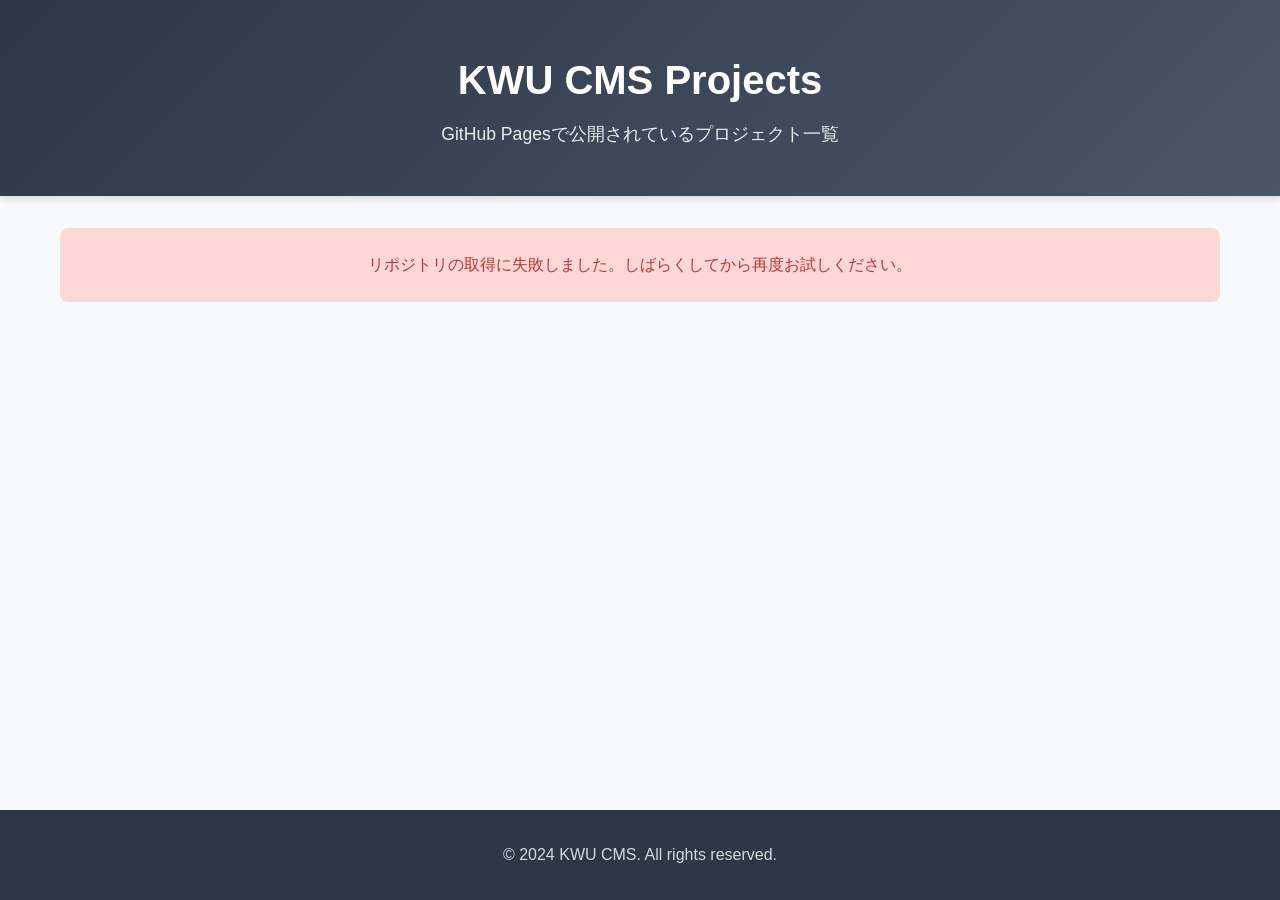
==== index.html @ 26ac8246 "Initial commit: Add GitHub Pages project listing site" ====
<!DOCTYPE html>
<html lang="ja">
<head>
    <meta charset="UTF-8">
    <meta name="viewport" content="width=device-width, initial-scale=1.0">
    <title>KWU CMS - プロジェクト一覧</title>
    <link rel="stylesheet" href="styles.css">
</head>
<body>
    <header>
        <div class="container">
            <h1>KWU CMS Projects</h1>
            <p class="subtitle">GitHub Pagesで公開されているプロジェクト一覧</p>
        </div>
    </header>

    <main class="container">
        <div id="loading" class="loading">
            <div class="spinner"></div>
            <p>リポジトリを読み込んでいます...</p>
        </div>

        <div id="error" class="error" style="display: none;">
            <p>リポジトリの取得に失敗しました。しばらくしてから再度お試しください。</p>
        </div>

        <div id="controls" class="controls" style="display: none;">
            <div class="search-container">
                <input type="text" id="search-input" class="search-input" placeholder="リポジトリ名や説明で検索...">
                <svg class="search-icon" fill="currentColor" viewBox="0 0 16 16">
                    <path d="M11.742 10.344a6.5 6.5 0 1 0-1.397 1.398h-.001c.03.04.062.078.098.115l3.85 3.85a1 1 0 0 0 1.415-1.414l-3.85-3.85a1.007 1.007 0 0 0-.115-.1zM12 6.5a5.5 5.5 0 1 1-11 0 5.5 5.5 0 0 1 11 0z"/>
                </svg>
            </div>
            <div class="filters">
                <select id="language-filter" class="filter-select">
                    <option value="">すべての言語</option>
                </select>
                <select id="sort-filter" class="filter-select">
                    <option value="updated">更新日時（新しい順）</option>
                    <option value="name">名前順</option>
                    <option value="stars">スター数（多い順）</option>
                </select>
            </div>
            <div id="stats" class="stats">
                <span id="repo-count">0</span> 個のリポジトリ
            </div>
        </div>

        <div id="repos-container" class="repos-grid"></div>
        <div id="empty-results" class="empty-state" style="display: none;">
            <p>検索条件に一致するリポジトリが見つかりませんでした。</p>
        </div>
    </main>

    <footer>
        <div class="container">
            <p>&copy; 2024 KWU CMS. All rights reserved.</p>
        </div>
    </footer>

    <script src="script.js"></script>
</body>
</html>
---- styles.css ----
* {
    margin: 0;
    padding: 0;
    box-sizing: border-box;
}

:root {
    --primary-color: #2d3748;
    --secondary-color: #4a5568;
    --accent-color: #3182ce;
    --bg-color: #f7fafc;
    --card-bg: #ffffff;
    --text-color: #2d3748;
    --text-light: #718096;
    --border-color: #e2e8f0;
    --shadow: 0 4px 6px rgba(0, 0, 0, 0.1);
    --shadow-hover: 0 10px 25px rgba(0, 0, 0, 0.15);
}

body {
    font-family: -apple-system, BlinkMacSystemFont, 'Segoe UI', 'Roboto', 'Oxygen',
        'Ubuntu', 'Cantarell', 'Fira Sans', 'Droid Sans', 'Helvetica Neue',
        sans-serif;
    background-color: var(--bg-color);
    color: var(--text-color);
    line-height: 1.6;
    min-height: 100vh;
    display: flex;
    flex-direction: column;
}

.container {
    max-width: 1200px;
    margin: 0 auto;
    padding: 0 20px;
    width: 100%;
}

header {
    background: linear-gradient(135deg, var(--primary-color) 0%, var(--secondary-color) 100%);
    color: white;
    padding: 3rem 0;
    text-align: center;
    box-shadow: var(--shadow);
}

header h1 {
    font-size: 2.5rem;
    font-weight: 700;
    margin-bottom: 0.5rem;
}

.subtitle {
    font-size: 1.1rem;
    opacity: 0.9;
    font-weight: 300;
}

main {
    flex: 1;
    padding: 3rem 0;
}

.controls {
    margin: 2rem 0;
    display: flex;
    flex-direction: column;
    gap: 1rem;
}

.search-container {
    position: relative;
    width: 100%;
}

.search-input {
    width: 100%;
    padding: 0.75rem 1rem 0.75rem 2.5rem;
    font-size: 1rem;
    border: 2px solid var(--border-color);
    border-radius: 8px;
    background-color: var(--card-bg);
    color: var(--text-color);
    transition: border-color 0.2s ease, box-shadow 0.2s ease;
}

.search-input:focus {
    outline: none;
    border-color: var(--accent-color);
    box-shadow: 0 0 0 3px rgba(49, 130, 206, 0.1);
}

.search-icon {
    position: absolute;
    left: 0.75rem;
    top: 50%;
    transform: translateY(-50%);
    width: 20px;
    height: 20px;
    color: var(--text-light);
    pointer-events: none;
}

.filters {
    display: flex;
    gap: 1rem;
    flex-wrap: wrap;
}

.filter-select {
    padding: 0.75rem 1rem;
    font-size: 0.95rem;
    border: 2px solid var(--border-color);
    border-radius: 8px;
    background-color: var(--card-bg);
    color: var(--text-color);
    cursor: pointer;
    transition: border-color 0.2s ease;
    min-width: 200px;
}

.filter-select:focus {
    outline: none;
    border-color: var(--accent-color);
}

.stats {
    padding: 0.75rem 1rem;
    background-color: var(--card-bg);
    border-radius: 8px;
    border: 2px solid var(--border-color);
    font-size: 0.95rem;
    color: var(--text-color);
    font-weight: 500;
}

.stats #repo-count {
    color: var(--accent-color);
    font-weight: 700;
    font-size: 1.1rem;
}

.loading {
    text-align: center;
    padding: 3rem;
}

.spinner {
    border: 4px solid var(--border-color);
    border-top: 4px solid var(--accent-color);
    border-radius: 50%;
    width: 50px;
    height: 50px;
    animation: spin 1s linear infinite;
    margin: 0 auto 1rem;
}

@keyframes spin {
    0% { transform: rotate(0deg); }
    100% { transform: rotate(360deg); }
}

.error {
    background-color: #fed7d7;
    color: #c53030;
    padding: 1.5rem;
    border-radius: 8px;
    text-align: center;
    margin: 2rem 0;
}

.repos-grid {
    display: grid;
    grid-template-columns: repeat(auto-fill, minmax(300px, 1fr));
    gap: 2rem;
    margin-top: 2rem;
}

.repo-card {
    background: var(--card-bg);
    border-radius: 12px;
    padding: 1.5rem;
    box-shadow: var(--shadow);
    transition: transform 0.3s ease, box-shadow 0.3s ease;
    border: 1px solid var(--border-color);
    display: flex;
    flex-direction: column;
    height: 100%;
}

.repo-card:hover {
    transform: translateY(-5px);
    box-shadow: var(--shadow-hover);
}

.repo-card.has-pages {
    border-left: 4px solid var(--accent-color);
}

.repo-header {
    display: flex;
    align-items: flex-start;
    justify-content: space-between;
    margin-bottom: 1rem;
}

.repo-title {
    font-size: 1.25rem;
    font-weight: 600;
    color: var(--text-color);
    margin-bottom: 0.5rem;
    flex: 1;
}

.repo-title a {
    color: var(--accent-color);
    text-decoration: none;
    transition: color 0.2s ease;
}

.repo-title a:hover {
    color: #2c5282;
    text-decoration: underline;
}

.repo-language {
    background-color: var(--bg-color);
    color: var(--text-light);
    padding: 0.25rem 0.75rem;
    border-radius: 12px;
    font-size: 0.875rem;
    white-space: nowrap;
    margin-left: 0.5rem;
}

.repo-description {
    color: var(--text-light);
    font-size: 0.95rem;
    margin-bottom: 1rem;
    flex: 1;
    line-height: 1.5;
}

.repo-meta {
    display: flex;
    align-items: center;
    gap: 1rem;
    font-size: 0.875rem;
    color: var(--text-light);
    margin-top: auto;
    padding-top: 1rem;
    border-top: 1px solid var(--border-color);
}

.repo-meta span {
    display: flex;
    align-items: center;
    gap: 0.25rem;
}

.repo-links {
    display: flex;
    gap: 0.75rem;
    margin-top: 1rem;
    flex-wrap: wrap;
}

.repo-link {
    display: inline-flex;
    align-items: center;
    gap: 0.5rem;
    padding: 0.5rem 1rem;
    background-color: var(--accent-color);
    color: white;
    text-decoration: none;
    border-radius: 6px;
    font-size: 0.875rem;
    font-weight: 500;
    transition: background-color 0.2s ease;
}

.repo-link:hover {
    background-color: #2c5282;
}

.repo-link.secondary {
    background-color: var(--bg-color);
    color: var(--text-color);
    border: 1px solid var(--border-color);
}

.repo-link.secondary:hover {
    background-color: var(--border-color);
}

.repo-link svg {
    width: 16px;
    height: 16px;
}

footer {
    background-color: var(--primary-color);
    color: white;
    text-align: center;
    padding: 2rem 0;
    margin-top: 3rem;
}

footer p {
    opacity: 0.8;
}

.empty-state {
    text-align: center;
    padding: 3rem;
    color: var(--text-light);
}

.empty-state p {
    font-size: 1.1rem;
}

.repo-card.hidden {
    display: none;
}

@media (max-width: 768px) {
    header h1 {
        font-size: 2rem;
    }

    .subtitle {
        font-size: 1rem;
    }

    .repos-grid {
        grid-template-columns: 1fr;
        gap: 1.5rem;
    }

    main {
        padding: 2rem 0;
    }

    .filters {
        flex-direction: column;
    }

    .filter-select {
        width: 100%;
        min-width: unset;
    }

    .controls {
        margin: 1.5rem 0;
    }
}
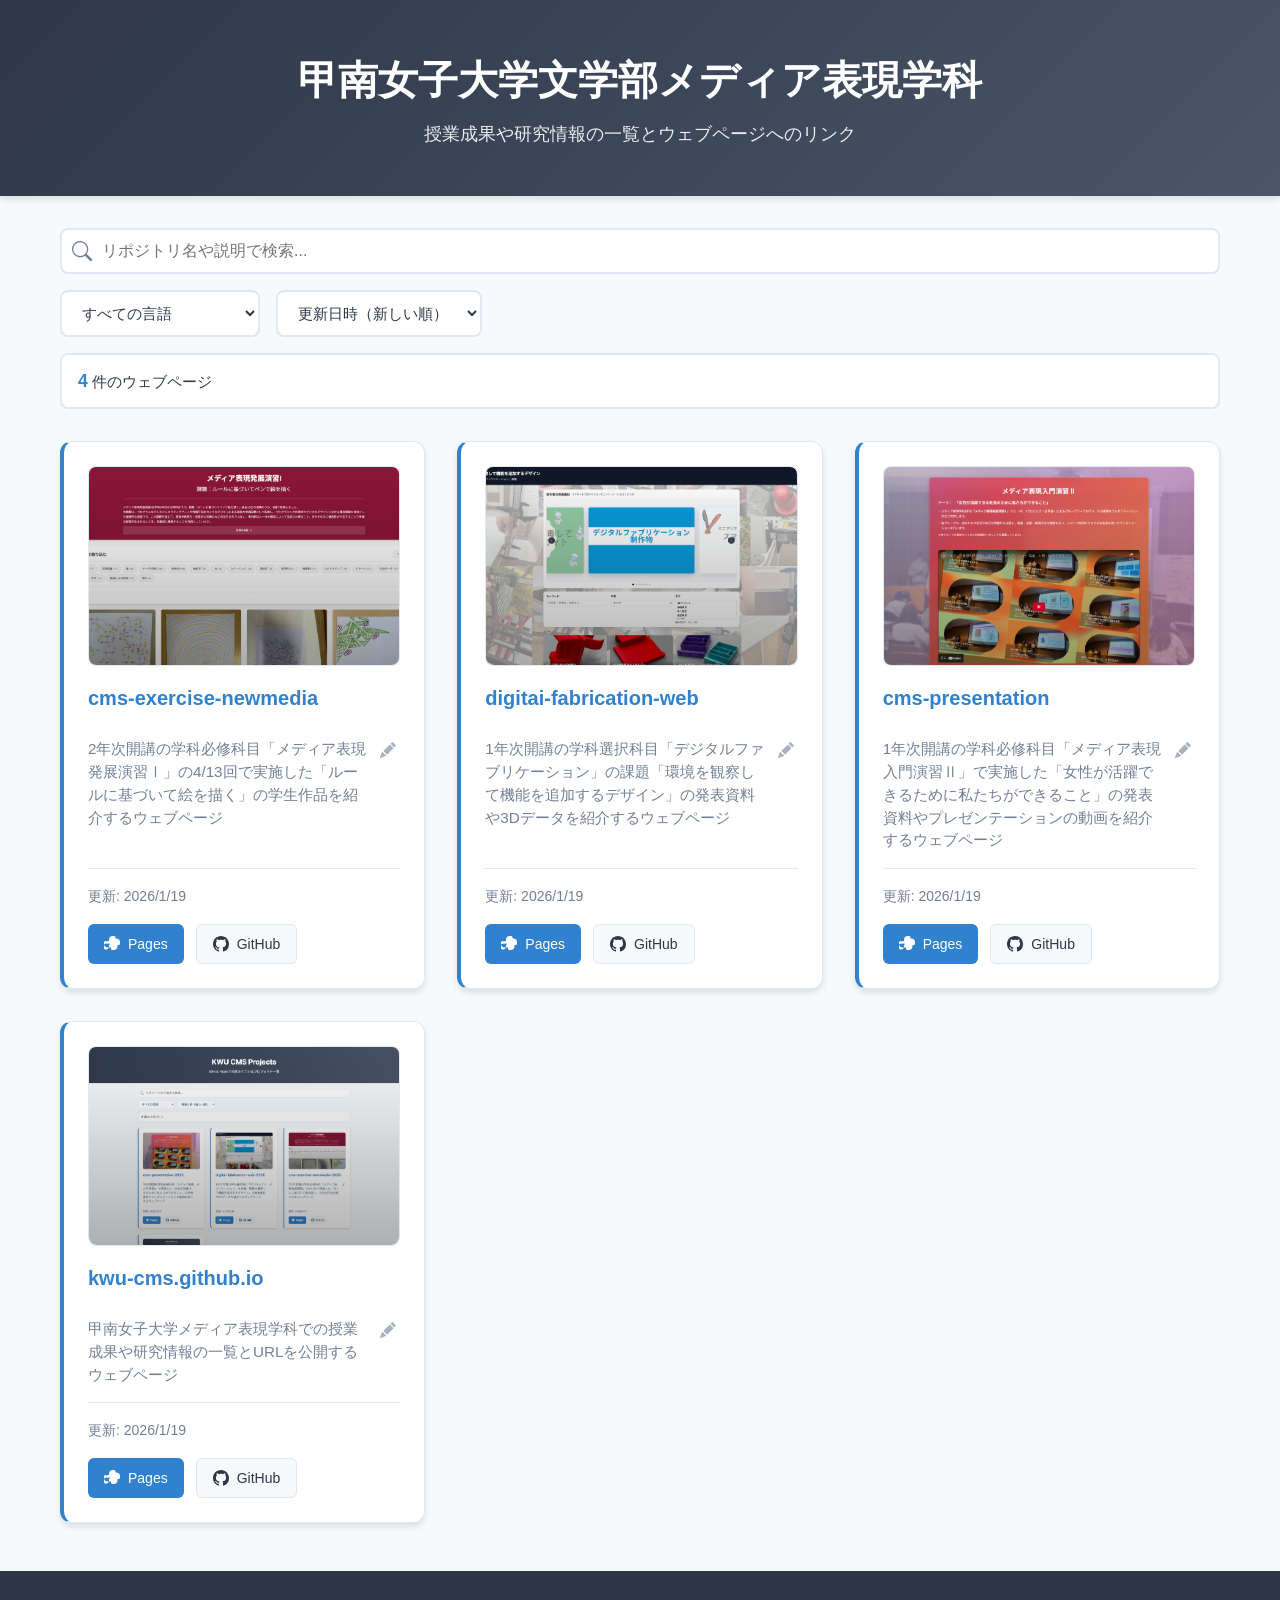
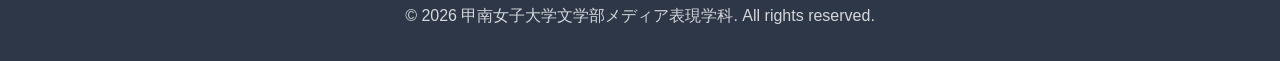
==== commit 6a8512bc: "Update: リポジトリ名から「2025」を削除 - スクリーンショット画像のファイル名を変更 - custom-descriptions.jsonのキーを更新 - script.jsのスクリーンシ" ====
--- a/index.html
+++ b/index.html
@@ -1,16 +1,18 @@
 <!DOCTYPE html>
 <html lang="ja">
+
 <head>
     <meta charset="UTF-8">
     <meta name="viewport" content="width=device-width, initial-scale=1.0">
-    <title>KWU CMS - プロジェクト一覧</title>
+    <title>甲南女子大学メディア表現学科 研究情報の公開</title>
     <link rel="stylesheet" href="styles.css">
 </head>
+
 <body>
     <header>
         <div class="container">
-            <h1>KWU CMS Projects</h1>
-            <p class="subtitle">GitHub Pagesで公開されているプロジェクト一覧</p>
+            <h1>甲南女子大学文学部メディア表現学科</h1>
+            <p class="subtitle">授業成果や研究情報の一覧とウェブページへのリンク</p>
         </div>
     </header>
 
@@ -28,7 +30,8 @@
             <div class="search-container">
                 <input type="text" id="search-input" class="search-input" placeholder="リポジトリ名や説明で検索...">
                 <svg class="search-icon" fill="currentColor" viewBox="0 0 16 16">
-                    <path d="M11.742 10.344a6.5 6.5 0 1 0-1.397 1.398h-.001c.03.04.062.078.098.115l3.85 3.85a1 1 0 0 0 1.415-1.414l-3.85-3.85a1.007 1.007 0 0 0-.115-.1zM12 6.5a5.5 5.5 0 1 1-11 0 5.5 5.5 0 0 1 11 0z"/>
+                    <path
+                        d="M11.742 10.344a6.5 6.5 0 1 0-1.397 1.398h-.001c.03.04.062.078.098.115l3.85 3.85a1 1 0 0 0 1.415-1.414l-3.85-3.85a1.007 1.007 0 0 0-.115-.1zM12 6.5a5.5 5.5 0 1 1-11 0 5.5 5.5 0 0 1 11 0z" />
                 </svg>
             </div>
             <div class="filters">
@@ -42,7 +45,7 @@
                 </select>
             </div>
             <div id="stats" class="stats">
-                <span id="repo-count">0</span> 個のリポジトリ
+                <span id="repo-count">0</span> 件のウェブページ
             </div>
         </div>
 
@@ -54,10 +57,11 @@
 
     <footer>
         <div class="container">
-            <p>&copy; 2024 KWU CMS. All rights reserved.</p>
+            <p>&copy; 2026 甲南女子大学文学部メディア表現学科. All rights reserved.</p>
         </div>
     </footer>
 
     <script src="script.js"></script>
 </body>
-</html>
+
+</html>
--- a/styles.css
+++ b/styles.css
@@ -156,8 +156,13 @@
 }
 
 @keyframes spin {
-    0% { transform: rotate(0deg); }
-    100% { transform: rotate(360deg); }
+    0% {
+        transform: rotate(0deg);
+    }
+
+    100% {
+        transform: rotate(360deg);
+    }
 }
 
 .error {
@@ -165,8 +170,37 @@
     color: #c53030;
     padding: 1.5rem;
     border-radius: 8px;
-    text-align: center;
+    text-align: left;
     margin: 2rem 0;
+    font-family: 'Courier New', monospace;
+    font-size: 0.9rem;
+    line-height: 1.6;
+}
+
+.error p {
+    margin-bottom: 1rem;
+    white-space: pre-line;
+}
+
+.retry-button {
+    background-color: #c53030;
+    color: white;
+    border: none;
+    padding: 0.75rem 1.5rem;
+    border-radius: 6px;
+    font-size: 1rem;
+    font-weight: 500;
+    cursor: pointer;
+    transition: background-color 0.2s ease;
+    margin-top: 1rem;
+}
+
+.retry-button:hover {
+    background-color: #9b2c2c;
+}
+
+.retry-button:active {
+    transform: scale(0.98);
 }
 
 .repos-grid {
@@ -224,21 +258,65 @@
 }
 
 .repo-language {
+    display: none;
+    /* 言語タグを非表示 */
+}
+
+.repo-screenshot {
+    width: 100%;
+    min-height: 200px;
+    height: 200px;
     background-color: var(--bg-color);
-    color: var(--text-light);
-    padding: 0.25rem 0.75rem;
-    border-radius: 12px;
-    font-size: 0.875rem;
-    white-space: nowrap;
-    margin-left: 0.5rem;
+    border: 1px solid var(--border-color);
+    overflow: hidden;
+    border-radius: 8px;
+    position: relative;
+}
+
+
+.repo-screenshot img {
+    width: 100%;
+    height: auto;
+    display: block;
+}
+
+.repo-description-container {
+    position: relative;
+    margin-bottom: 1rem;
+    flex: 1;
 }
 
 .repo-description {
     color: var(--text-light);
     font-size: 0.95rem;
-    margin-bottom: 1rem;
-    flex: 1;
     line-height: 1.5;
+    margin: 0;
+    padding-right: 2rem;
+}
+
+.edit-description-btn {
+    position: absolute;
+    top: 0;
+    right: 0;
+    background: none;
+    border: none;
+    color: var(--text-light);
+    cursor: pointer;
+    padding: 0.25rem;
+    opacity: 0.6;
+    transition: opacity 0.2s ease, color 0.2s ease;
+    display: flex;
+    align-items: center;
+    justify-content: center;
+}
+
+.edit-description-btn:hover {
+    opacity: 1;
+    color: var(--accent-color);
+}
+
+.repo-description-container:hover .edit-description-btn {
+    opacity: 0.8;
 }
 
 .repo-meta {
@@ -324,6 +402,144 @@
     display: none;
 }
 
+/* 編集モーダル */
+.edit-modal {
+    position: fixed;
+    top: 0;
+    left: 0;
+    right: 0;
+    bottom: 0;
+    background-color: rgba(0, 0, 0, 0.5);
+    display: flex;
+    align-items: center;
+    justify-content: center;
+    z-index: 1000;
+    opacity: 0;
+    transition: opacity 0.3s ease;
+    padding: 1rem;
+}
+
+.edit-modal.active {
+    opacity: 1;
+}
+
+.edit-modal-content {
+    background-color: var(--card-bg);
+    border-radius: 12px;
+    box-shadow: 0 20px 60px rgba(0, 0, 0, 0.3);
+    max-width: 600px;
+    width: 100%;
+    max-height: 90vh;
+    display: flex;
+    flex-direction: column;
+    transform: scale(0.9);
+    transition: transform 0.3s ease;
+}
+
+.edit-modal.active .edit-modal-content {
+    transform: scale(1);
+}
+
+.edit-modal-header {
+    display: flex;
+    align-items: center;
+    justify-content: space-between;
+    padding: 1.5rem;
+    border-bottom: 1px solid var(--border-color);
+}
+
+.edit-modal-header h2 {
+    font-size: 1.25rem;
+    font-weight: 600;
+    color: var(--text-color);
+    margin: 0;
+}
+
+.edit-modal-close {
+    background: none;
+    border: none;
+    font-size: 2rem;
+    color: var(--text-light);
+    cursor: pointer;
+    padding: 0;
+    width: 32px;
+    height: 32px;
+    display: flex;
+    align-items: center;
+    justify-content: center;
+    border-radius: 4px;
+    transition: background-color 0.2s ease, color 0.2s ease;
+}
+
+.edit-modal-close:hover {
+    background-color: var(--border-color);
+    color: var(--text-color);
+}
+
+.edit-modal-body {
+    padding: 1.5rem;
+    flex: 1;
+    overflow-y: auto;
+}
+
+#edit-description-textarea {
+    width: 100%;
+    padding: 0.75rem;
+    font-size: 0.95rem;
+    font-family: inherit;
+    border: 2px solid var(--border-color);
+    border-radius: 8px;
+    background-color: var(--bg-color);
+    color: var(--text-color);
+    resize: vertical;
+    min-height: 120px;
+    transition: border-color 0.2s ease, box-shadow 0.2s ease;
+}
+
+#edit-description-textarea:focus {
+    outline: none;
+    border-color: var(--accent-color);
+    box-shadow: 0 0 0 3px rgba(49, 130, 206, 0.1);
+}
+
+.edit-modal-footer {
+    display: flex;
+    gap: 1rem;
+    justify-content: flex-end;
+    padding: 1.5rem;
+    border-top: 1px solid var(--border-color);
+}
+
+.edit-modal-cancel,
+.edit-modal-save {
+    padding: 0.75rem 1.5rem;
+    border-radius: 6px;
+    font-size: 0.95rem;
+    font-weight: 500;
+    cursor: pointer;
+    transition: all 0.2s ease;
+    border: none;
+}
+
+.edit-modal-cancel {
+    background-color: var(--bg-color);
+    color: var(--text-color);
+    border: 2px solid var(--border-color);
+}
+
+.edit-modal-cancel:hover {
+    background-color: var(--border-color);
+}
+
+.edit-modal-save {
+    background-color: var(--accent-color);
+    color: white;
+}
+
+.edit-modal-save:hover {
+    background-color: #2c5282;
+}
+
 @media (max-width: 768px) {
     header h1 {
         font-size: 2rem;
@@ -354,4 +570,15 @@
     .controls {
         margin: 1.5rem 0;
     }
-}
+
+    .edit-modal-content {
+        max-width: 100%;
+        margin: 1rem;
+    }
+
+    .edit-modal-header,
+    .edit-modal-body,
+    .edit-modal-footer {
+        padding: 1rem;
+    }
+}
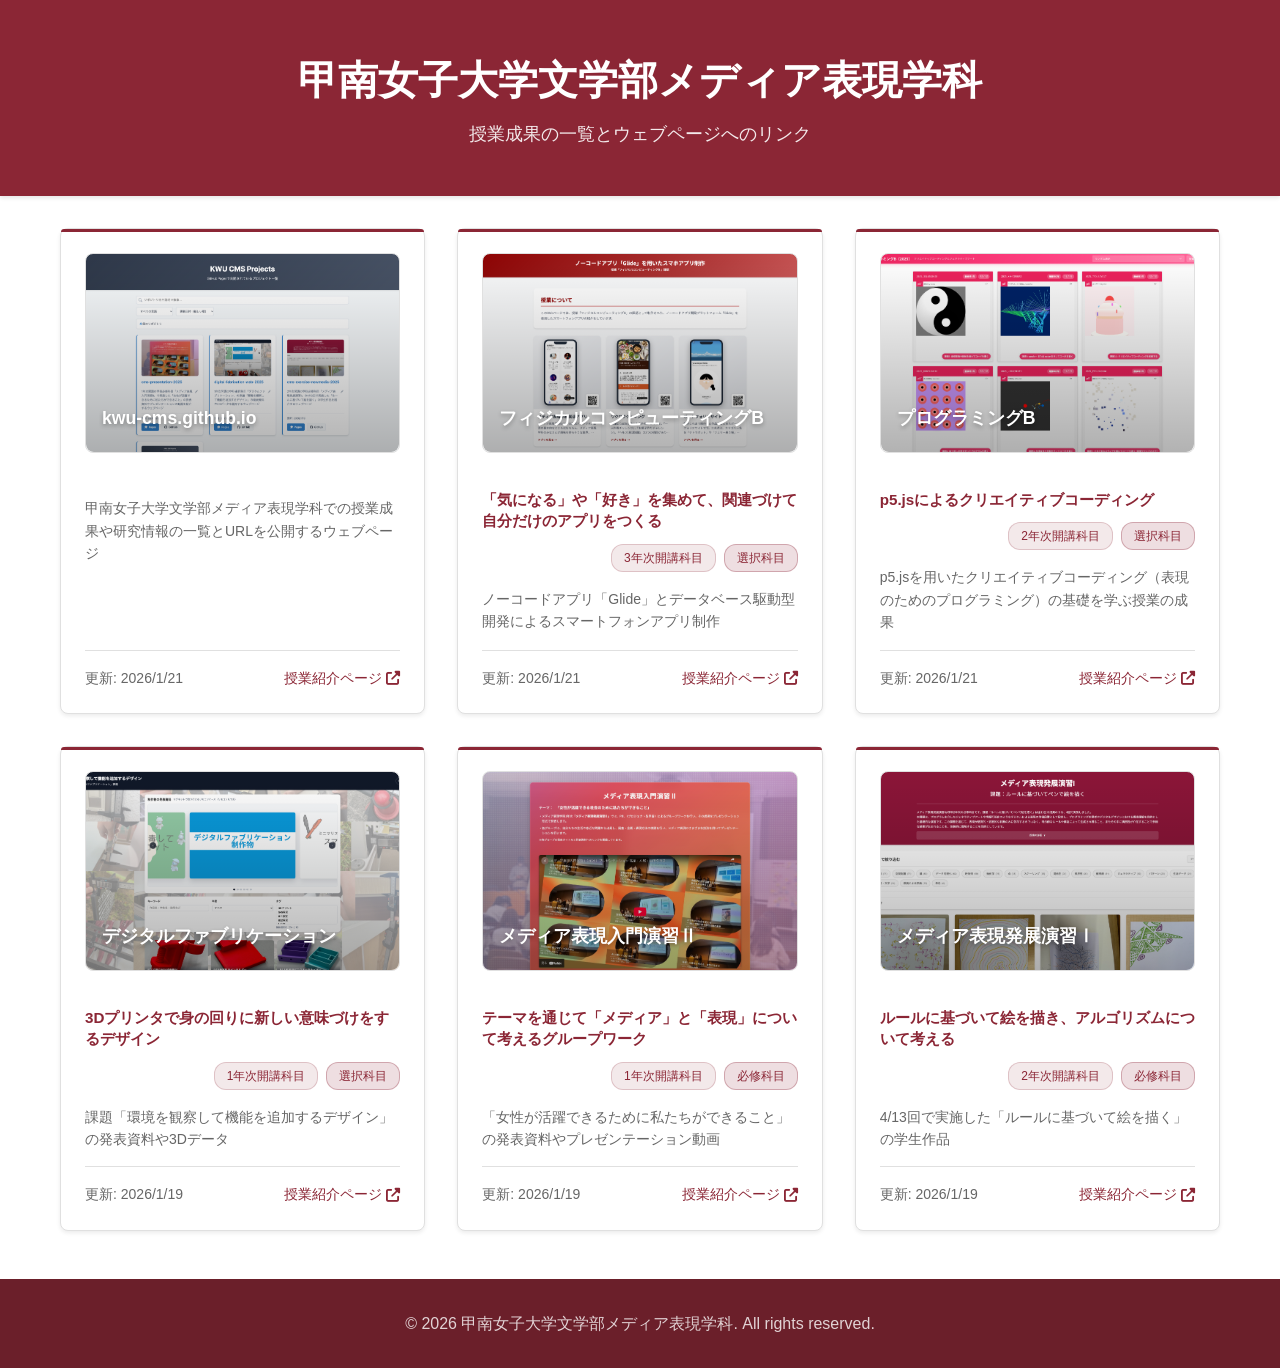
==== commit 00e1c761: "授業成果ページのデザイン改善: マルーン基調のカラーリング、授業名表示、カード全体クリック可能、Font Awesomeアイコン追加" ====
--- a/index.html
+++ b/index.html
@@ -5,6 +5,9 @@
     <meta charset="UTF-8">
     <meta name="viewport" content="width=device-width, initial-scale=1.0">
     <title>甲南女子大学メディア表現学科 研究情報の公開</title>
+    <link rel="stylesheet" href="https://cdnjs.cloudflare.com/ajax/libs/font-awesome/6.4.0/css/all.min.css"
+        integrity="sha512-iecdLmaskl7CVkqkXNQ/ZH/XLlvWZOJyj7Yy7tcenmpD1ypASozpmT/E0iPtmFIB46ZmdtAc9eNBvH0H/ZpiBw=="
+        crossorigin="anonymous" referrerpolicy="no-referrer" />
     <link rel="stylesheet" href="styles.css">
 </head>
 
@@ -12,7 +15,7 @@
     <header>
         <div class="container">
             <h1>甲南女子大学文学部メディア表現学科</h1>
-            <p class="subtitle">授業成果や研究情報の一覧とウェブページへのリンク</p>
+            <p class="subtitle">授業成果の一覧とウェブページへのリンク</p>
         </div>
     </header>
 
@@ -26,32 +29,10 @@
             <p>リポジトリの取得に失敗しました。しばらくしてから再度お試しください。</p>
         </div>
 
-        <div id="controls" class="controls" style="display: none;">
-            <div class="search-container">
-                <input type="text" id="search-input" class="search-input" placeholder="リポジトリ名や説明で検索...">
-                <svg class="search-icon" fill="currentColor" viewBox="0 0 16 16">
-                    <path
-                        d="M11.742 10.344a6.5 6.5 0 1 0-1.397 1.398h-.001c.03.04.062.078.098.115l3.85 3.85a1 1 0 0 0 1.415-1.414l-3.85-3.85a1.007 1.007 0 0 0-.115-.1zM12 6.5a5.5 5.5 0 1 1-11 0 5.5 5.5 0 0 1 11 0z" />
-                </svg>
-            </div>
-            <div class="filters">
-                <select id="language-filter" class="filter-select">
-                    <option value="">すべての言語</option>
-                </select>
-                <select id="sort-filter" class="filter-select">
-                    <option value="updated">更新日時（新しい順）</option>
-                    <option value="name">名前順</option>
-                    <option value="stars">スター数（多い順）</option>
-                </select>
-            </div>
-            <div id="stats" class="stats">
-                <span id="repo-count">0</span> 件のウェブページ
-            </div>
-        </div>
 
         <div id="repos-container" class="repos-grid"></div>
         <div id="empty-results" class="empty-state" style="display: none;">
-            <p>検索条件に一致するリポジトリが見つかりませんでした。</p>
+            <p>リポジトリが見つかりませんでした。</p>
         </div>
     </main>
 
--- a/styles.css
+++ b/styles.css
@@ -5,16 +5,16 @@
 }
 
 :root {
-    --primary-color: #2d3748;
-    --secondary-color: #4a5568;
-    --accent-color: #3182ce;
-    --bg-color: #f7fafc;
+    --primary-color: #8B2635;
+    --secondary-color: #6B1F2A;
+    --accent-color: #A0303E;
+    --bg-color: #ffffff;
     --card-bg: #ffffff;
-    --text-color: #2d3748;
-    --text-light: #718096;
-    --border-color: #e2e8f0;
-    --shadow: 0 4px 6px rgba(0, 0, 0, 0.1);
-    --shadow-hover: 0 10px 25px rgba(0, 0, 0, 0.15);
+    --text-color: #333333;
+    --text-light: #666666;
+    --border-color: #e0e0e0;
+    --shadow: 0 2px 4px rgba(0, 0, 0, 0.08);
+    --shadow-hover: 0 4px 12px rgba(0, 0, 0, 0.12);
 }
 
 body {
@@ -37,11 +37,11 @@
 }
 
 header {
-    background: linear-gradient(135deg, var(--primary-color) 0%, var(--secondary-color) 100%);
+    background: var(--primary-color);
     color: white;
     padding: 3rem 0;
     text-align: center;
-    box-shadow: var(--shadow);
+    box-shadow: 0 2px 4px rgba(0, 0, 0, 0.1);
 }
 
 header h1 {
@@ -86,8 +86,8 @@
 
 .search-input:focus {
     outline: none;
-    border-color: var(--accent-color);
-    box-shadow: 0 0 0 3px rgba(49, 130, 206, 0.1);
+    border-color: var(--primary-color);
+    box-shadow: 0 0 0 3px rgba(139, 38, 53, 0.1);
 }
 
 .search-icon {
@@ -121,7 +121,8 @@
 
 .filter-select:focus {
     outline: none;
-    border-color: var(--accent-color);
+    border-color: var(--primary-color);
+    box-shadow: 0 0 0 3px rgba(139, 38, 53, 0.1);
 }
 
 .stats {
@@ -135,7 +136,7 @@
 }
 
 .stats #repo-count {
-    color: var(--accent-color);
+    color: var(--primary-color);
     font-weight: 700;
     font-size: 1.1rem;
 }
@@ -147,7 +148,7 @@
 
 .spinner {
     border: 4px solid var(--border-color);
-    border-top: 4px solid var(--accent-color);
+    border-top: 4px solid var(--primary-color);
     border-radius: 50%;
     width: 50px;
     height: 50px;
@@ -166,8 +167,8 @@
 }
 
 .error {
-    background-color: #fed7d7;
-    color: #c53030;
+    background-color: #fff5f5;
+    color: #8B2635;
     padding: 1.5rem;
     border-radius: 8px;
     text-align: left;
@@ -175,6 +176,7 @@
     font-family: 'Courier New', monospace;
     font-size: 0.9rem;
     line-height: 1.6;
+    border: 1px solid #ffcccc;
 }
 
 .error p {
@@ -183,7 +185,7 @@
 }
 
 .retry-button {
-    background-color: #c53030;
+    background-color: var(--primary-color);
     color: white;
     border: none;
     padding: 0.75rem 1.5rem;
@@ -196,7 +198,7 @@
 }
 
 .retry-button:hover {
-    background-color: #9b2c2c;
+    background-color: var(--accent-color);
 }
 
 .retry-button:active {
@@ -212,7 +214,7 @@
 
 .repo-card {
     background: var(--card-bg);
-    border-radius: 12px;
+    border-radius: 8px;
     padding: 1.5rem;
     box-shadow: var(--shadow);
     transition: transform 0.3s ease, box-shadow 0.3s ease;
@@ -220,22 +222,38 @@
     display: flex;
     flex-direction: column;
     height: 100%;
+    position: relative;
 }
 
 .repo-card:hover {
-    transform: translateY(-5px);
+    transform: translateY(-3px);
     box-shadow: var(--shadow-hover);
 }
 
-.repo-card.has-pages {
-    border-left: 4px solid var(--accent-color);
+.repo-card::before {
+    content: '';
+    position: absolute;
+    top: 0;
+    left: 0;
+    right: 0;
+    height: 3px;
+    background: var(--primary-color);
+    border-radius: 8px 8px 0 0;
+    opacity: 0;
+    transition: opacity 0.3s ease;
+}
+
+.repo-card.has-pages::before {
+    opacity: 1;
+}
+
+.repo-card:hover::before {
+    opacity: 1;
 }
 
 .repo-header {
-    display: flex;
-    align-items: flex-start;
-    justify-content: space-between;
     margin-bottom: 1rem;
+    margin-top: 0.75rem;
 }
 
 .repo-title {
@@ -243,7 +261,61 @@
     font-weight: 600;
     color: var(--text-color);
     margin-bottom: 0.5rem;
-    flex: 1;
+}
+
+.repo-header-overlay .repo-title {
+    font-size: 1.1rem;
+    font-weight: 600;
+    color: white;
+    margin-bottom: 0.25rem;
+    text-shadow: 0 2px 4px rgba(0, 0, 0, 0.3);
+}
+
+.repo-header-overlay .repo-title a {
+    color: white;
+    text-decoration: none;
+}
+
+.repo-header-overlay .repo-title a:hover {
+    text-decoration: underline;
+}
+
+.course-summary {
+    font-size: 0.95rem;
+    color: var(--primary-color);
+    margin: 0.5rem 0;
+    font-weight: 700;
+    line-height: 1.4;
+}
+
+
+.course-tags {
+    display: flex;
+    gap: 0.5rem;
+    flex-wrap: wrap;
+    margin-top: 0.75rem;
+    justify-content: flex-end;
+}
+
+.course-tag {
+    display: inline-block;
+    padding: 0.25rem 0.75rem;
+    font-size: 0.75rem;
+    font-weight: 500;
+    border-radius: 12px;
+    line-height: 1.5;
+}
+
+.course-tag-year {
+    background-color: rgba(139, 38, 53, 0.1);
+    color: var(--primary-color);
+    border: 1px solid rgba(139, 38, 53, 0.2);
+}
+
+.course-tag-type {
+    background-color: rgba(139, 38, 53, 0.15);
+    color: var(--primary-color);
+    border: 1px solid rgba(139, 38, 53, 0.3);
 }
 
 .repo-title a {
@@ -253,7 +325,7 @@
 }
 
 .repo-title a:hover {
-    color: #2c5282;
+    color: var(--primary-color);
     text-decoration: underline;
 }
 
@@ -271,6 +343,22 @@
     overflow: hidden;
     border-radius: 8px;
     position: relative;
+    display: flex;
+    align-items: flex-end;
+}
+
+.repo-screenshot img {
+    opacity: 1;
+}
+
+.repo-header-overlay {
+    position: absolute;
+    bottom: 0;
+    left: 0;
+    right: 0;
+    padding: 1rem;
+    z-index: 2;
+    color: white;
 }
 
 
@@ -280,49 +368,22 @@
     display: block;
 }
 
-.repo-description-container {
-    position: relative;
+.course-description-container {
     margin-bottom: 1rem;
     flex: 1;
 }
 
-.repo-description {
+.course-description {
     color: var(--text-light);
-    font-size: 0.95rem;
-    line-height: 1.5;
+    font-size: 0.875rem;
+    line-height: 1.6;
     margin: 0;
-    padding-right: 2rem;
-}
-
-.edit-description-btn {
-    position: absolute;
-    top: 0;
-    right: 0;
-    background: none;
-    border: none;
-    color: var(--text-light);
-    cursor: pointer;
-    padding: 0.25rem;
-    opacity: 0.6;
-    transition: opacity 0.2s ease, color 0.2s ease;
+}
+
+.repo-meta {
     display: flex;
     align-items: center;
-    justify-content: center;
-}
-
-.edit-description-btn:hover {
-    opacity: 1;
-    color: var(--accent-color);
-}
-
-.repo-description-container:hover .edit-description-btn {
-    opacity: 0.8;
-}
-
-.repo-meta {
-    display: flex;
-    align-items: center;
-    gap: 1rem;
+    justify-content: space-between;
     font-size: 0.875rem;
     color: var(--text-light);
     margin-top: auto;
@@ -330,6 +391,25 @@
     border-top: 1px solid var(--border-color);
 }
 
+.course-link {
+    display: inline-flex;
+    align-items: center;
+    gap: 0.25rem;
+    color: var(--primary-color);
+    text-decoration: none;
+    font-weight: 500;
+    transition: color 0.2s ease;
+}
+
+.course-link:hover {
+    color: var(--secondary-color);
+    text-decoration: underline;
+}
+
+.course-link svg {
+    flex-shrink: 0;
+}
+
 .repo-meta span {
     display: flex;
     align-items: center;
@@ -348,7 +428,7 @@
     align-items: center;
     gap: 0.5rem;
     padding: 0.5rem 1rem;
-    background-color: var(--accent-color);
+    background-color: var(--primary-color);
     color: white;
     text-decoration: none;
     border-radius: 6px;
@@ -358,7 +438,7 @@
 }
 
 .repo-link:hover {
-    background-color: #2c5282;
+    background-color: var(--secondary-color);
 }
 
 .repo-link.secondary {
@@ -377,7 +457,7 @@
 }
 
 footer {
-    background-color: var(--primary-color);
+    background-color: var(--secondary-color);
     color: white;
     text-align: center;
     padding: 2rem 0;
@@ -402,144 +482,6 @@
     display: none;
 }
 
-/* 編集モーダル */
-.edit-modal {
-    position: fixed;
-    top: 0;
-    left: 0;
-    right: 0;
-    bottom: 0;
-    background-color: rgba(0, 0, 0, 0.5);
-    display: flex;
-    align-items: center;
-    justify-content: center;
-    z-index: 1000;
-    opacity: 0;
-    transition: opacity 0.3s ease;
-    padding: 1rem;
-}
-
-.edit-modal.active {
-    opacity: 1;
-}
-
-.edit-modal-content {
-    background-color: var(--card-bg);
-    border-radius: 12px;
-    box-shadow: 0 20px 60px rgba(0, 0, 0, 0.3);
-    max-width: 600px;
-    width: 100%;
-    max-height: 90vh;
-    display: flex;
-    flex-direction: column;
-    transform: scale(0.9);
-    transition: transform 0.3s ease;
-}
-
-.edit-modal.active .edit-modal-content {
-    transform: scale(1);
-}
-
-.edit-modal-header {
-    display: flex;
-    align-items: center;
-    justify-content: space-between;
-    padding: 1.5rem;
-    border-bottom: 1px solid var(--border-color);
-}
-
-.edit-modal-header h2 {
-    font-size: 1.25rem;
-    font-weight: 600;
-    color: var(--text-color);
-    margin: 0;
-}
-
-.edit-modal-close {
-    background: none;
-    border: none;
-    font-size: 2rem;
-    color: var(--text-light);
-    cursor: pointer;
-    padding: 0;
-    width: 32px;
-    height: 32px;
-    display: flex;
-    align-items: center;
-    justify-content: center;
-    border-radius: 4px;
-    transition: background-color 0.2s ease, color 0.2s ease;
-}
-
-.edit-modal-close:hover {
-    background-color: var(--border-color);
-    color: var(--text-color);
-}
-
-.edit-modal-body {
-    padding: 1.5rem;
-    flex: 1;
-    overflow-y: auto;
-}
-
-#edit-description-textarea {
-    width: 100%;
-    padding: 0.75rem;
-    font-size: 0.95rem;
-    font-family: inherit;
-    border: 2px solid var(--border-color);
-    border-radius: 8px;
-    background-color: var(--bg-color);
-    color: var(--text-color);
-    resize: vertical;
-    min-height: 120px;
-    transition: border-color 0.2s ease, box-shadow 0.2s ease;
-}
-
-#edit-description-textarea:focus {
-    outline: none;
-    border-color: var(--accent-color);
-    box-shadow: 0 0 0 3px rgba(49, 130, 206, 0.1);
-}
-
-.edit-modal-footer {
-    display: flex;
-    gap: 1rem;
-    justify-content: flex-end;
-    padding: 1.5rem;
-    border-top: 1px solid var(--border-color);
-}
-
-.edit-modal-cancel,
-.edit-modal-save {
-    padding: 0.75rem 1.5rem;
-    border-radius: 6px;
-    font-size: 0.95rem;
-    font-weight: 500;
-    cursor: pointer;
-    transition: all 0.2s ease;
-    border: none;
-}
-
-.edit-modal-cancel {
-    background-color: var(--bg-color);
-    color: var(--text-color);
-    border: 2px solid var(--border-color);
-}
-
-.edit-modal-cancel:hover {
-    background-color: var(--border-color);
-}
-
-.edit-modal-save {
-    background-color: var(--accent-color);
-    color: white;
-}
-
-.edit-modal-save:hover {
-    background-color: #2c5282;
-}
-
 @media (max-width: 768px) {
     header h1 {
         font-size: 2rem;
@@ -570,15 +512,4 @@
     .controls {
         margin: 1.5rem 0;
     }
-
-    .edit-modal-content {
-        max-width: 100%;
-        margin: 1rem;
-    }
-
-    .edit-modal-header,
-    .edit-modal-body,
-    .edit-modal-footer {
-        padding: 1rem;
-    }
 }
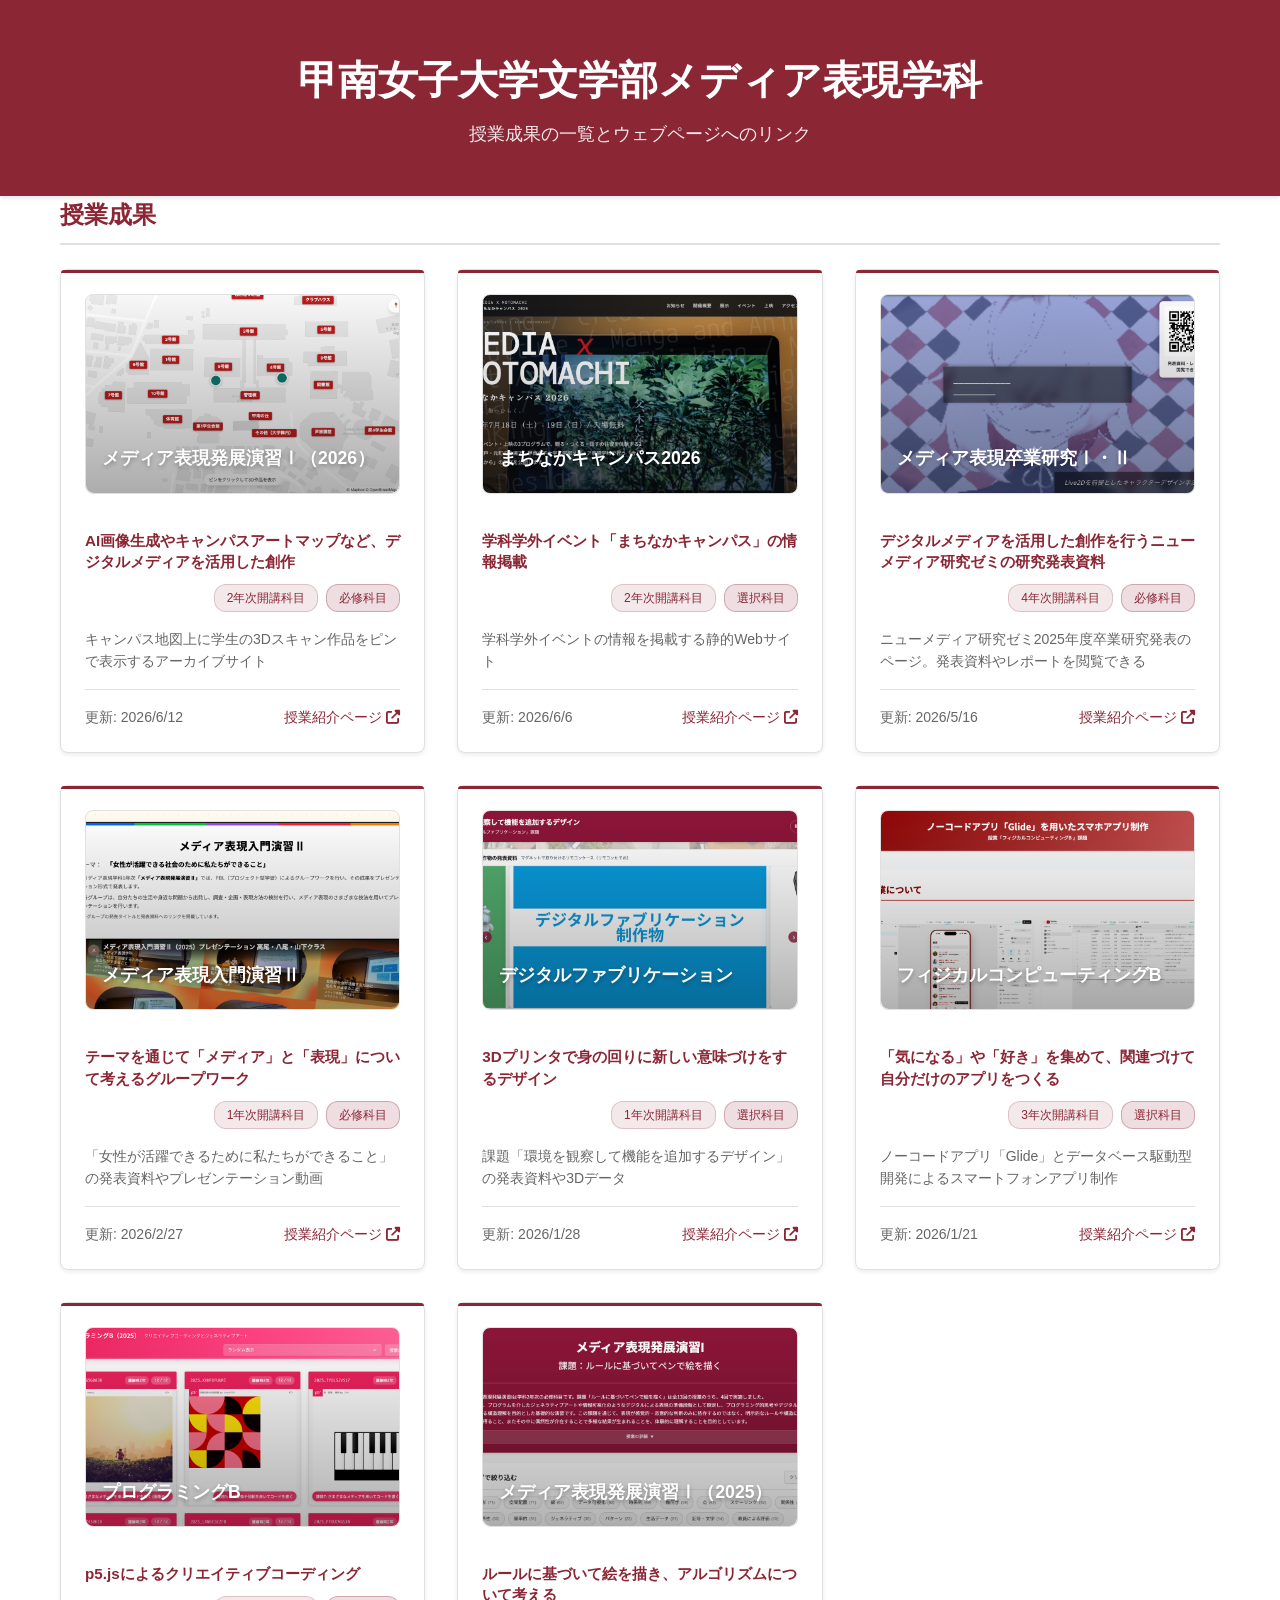
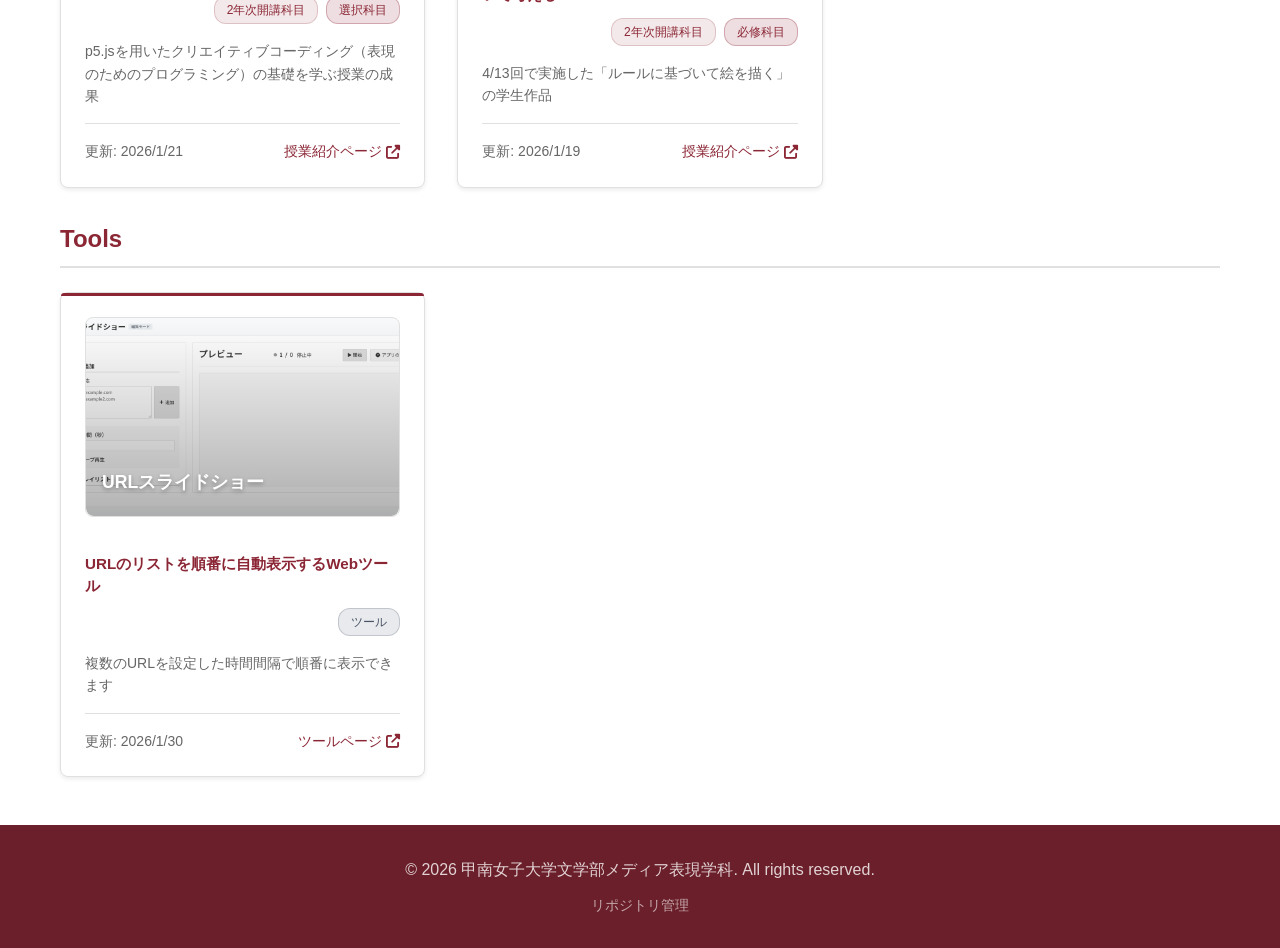
==== commit 3aaf0fb9: "Add: リポジトリの更新確認・管理画面を追加 private や未分類の状況を admin.html / --check で一覧確認できるようにし、公開用 JSON への private 混入を防ぐ" ====
--- a/index.html
+++ b/index.html
@@ -4,6 +4,7 @@
 <head>
     <meta charset="UTF-8">
     <meta name="viewport" content="width=device-width, initial-scale=1.0">
+    <meta name="robots" content="noindex, nofollow">
     <title>甲南女子大学メディア表現学科 研究情報の公開</title>
     <link rel="stylesheet" href="https://cdnjs.cloudflare.com/ajax/libs/font-awesome/6.4.0/css/all.min.css"
         integrity="sha512-iecdLmaskl7CVkqkXNQ/ZH/XLlvWZOJyj7Yy7tcenmpD1ypASozpmT/E0iPtmFIB46ZmdtAc9eNBvH0H/ZpiBw=="
@@ -39,6 +40,7 @@
     <footer>
         <div class="container">
             <p>&copy; 2026 甲南女子大学文学部メディア表現学科. All rights reserved.</p>
+            <p class="footer-admin"><a href="admin.html">リポジトリ管理</a></p>
         </div>
     </footer>
 
--- a/styles.css
+++ b/styles.css
@@ -209,7 +209,23 @@
     display: grid;
     grid-template-columns: repeat(auto-fill, minmax(300px, 1fr));
     gap: 2rem;
+}
+
+.repo-section {
     margin-top: 2rem;
+}
+
+.repo-section:first-child {
+    margin-top: 0;
+}
+
+.repo-section-title {
+    font-size: 1.5rem;
+    font-weight: 600;
+    color: var(--primary-color);
+    margin-bottom: 1.5rem;
+    padding-bottom: 0.5rem;
+    border-bottom: 2px solid var(--border-color);
 }
 
 .repo-card {
@@ -318,6 +334,12 @@
     border: 1px solid rgba(139, 38, 53, 0.3);
 }
 
+.course-tag-tool {
+    background-color: rgba(74, 85, 104, 0.12);
+    color: #4a5568;
+    border: 1px solid rgba(74, 85, 104, 0.25);
+}
+
 .repo-title a {
     color: var(--accent-color);
     text-decoration: none;
@@ -468,6 +490,21 @@
     opacity: 0.8;
 }
 
+.footer-admin {
+    margin-top: 0.75rem;
+    font-size: 0.85rem;
+}
+
+.footer-admin a {
+    color: rgba(255, 255, 255, 0.75);
+    text-decoration: none;
+}
+
+.footer-admin a:hover {
+    color: white;
+    text-decoration: underline;
+}
+
 .empty-state {
     text-align: center;
     padding: 3rem;
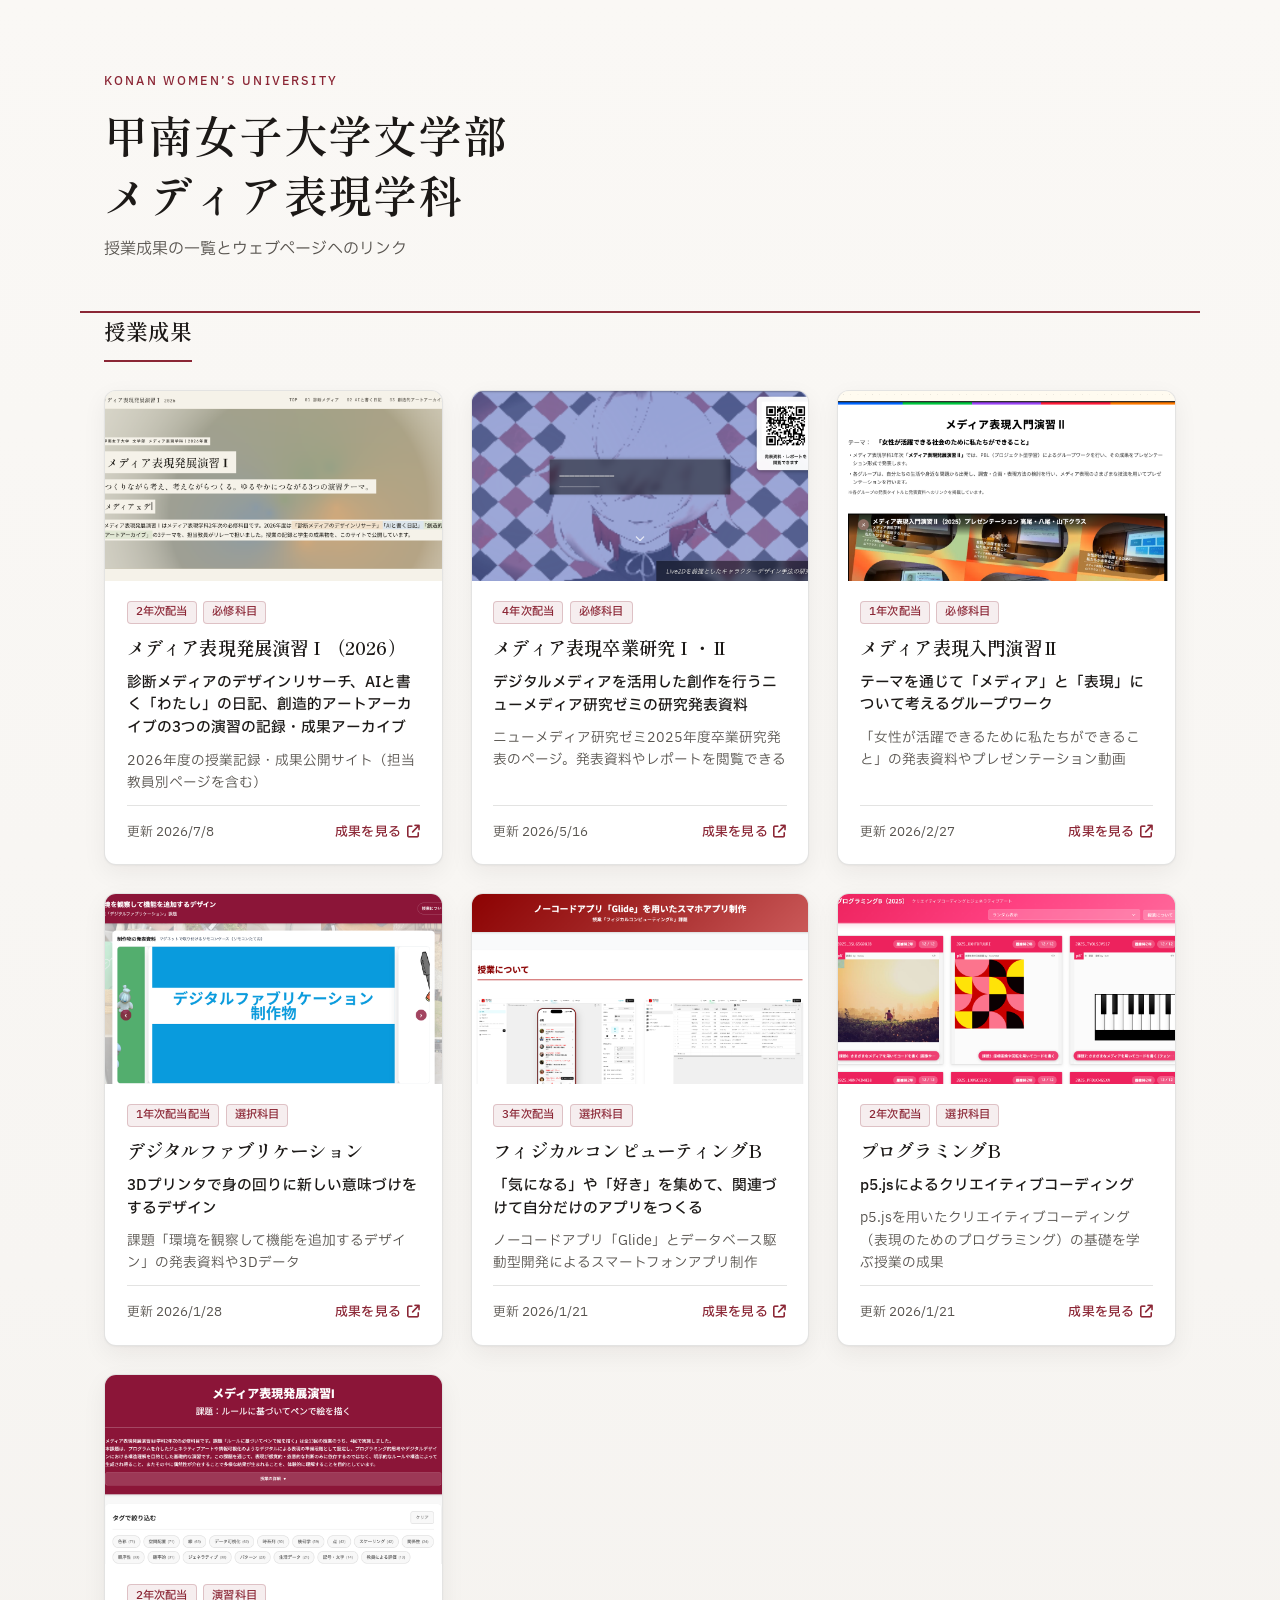
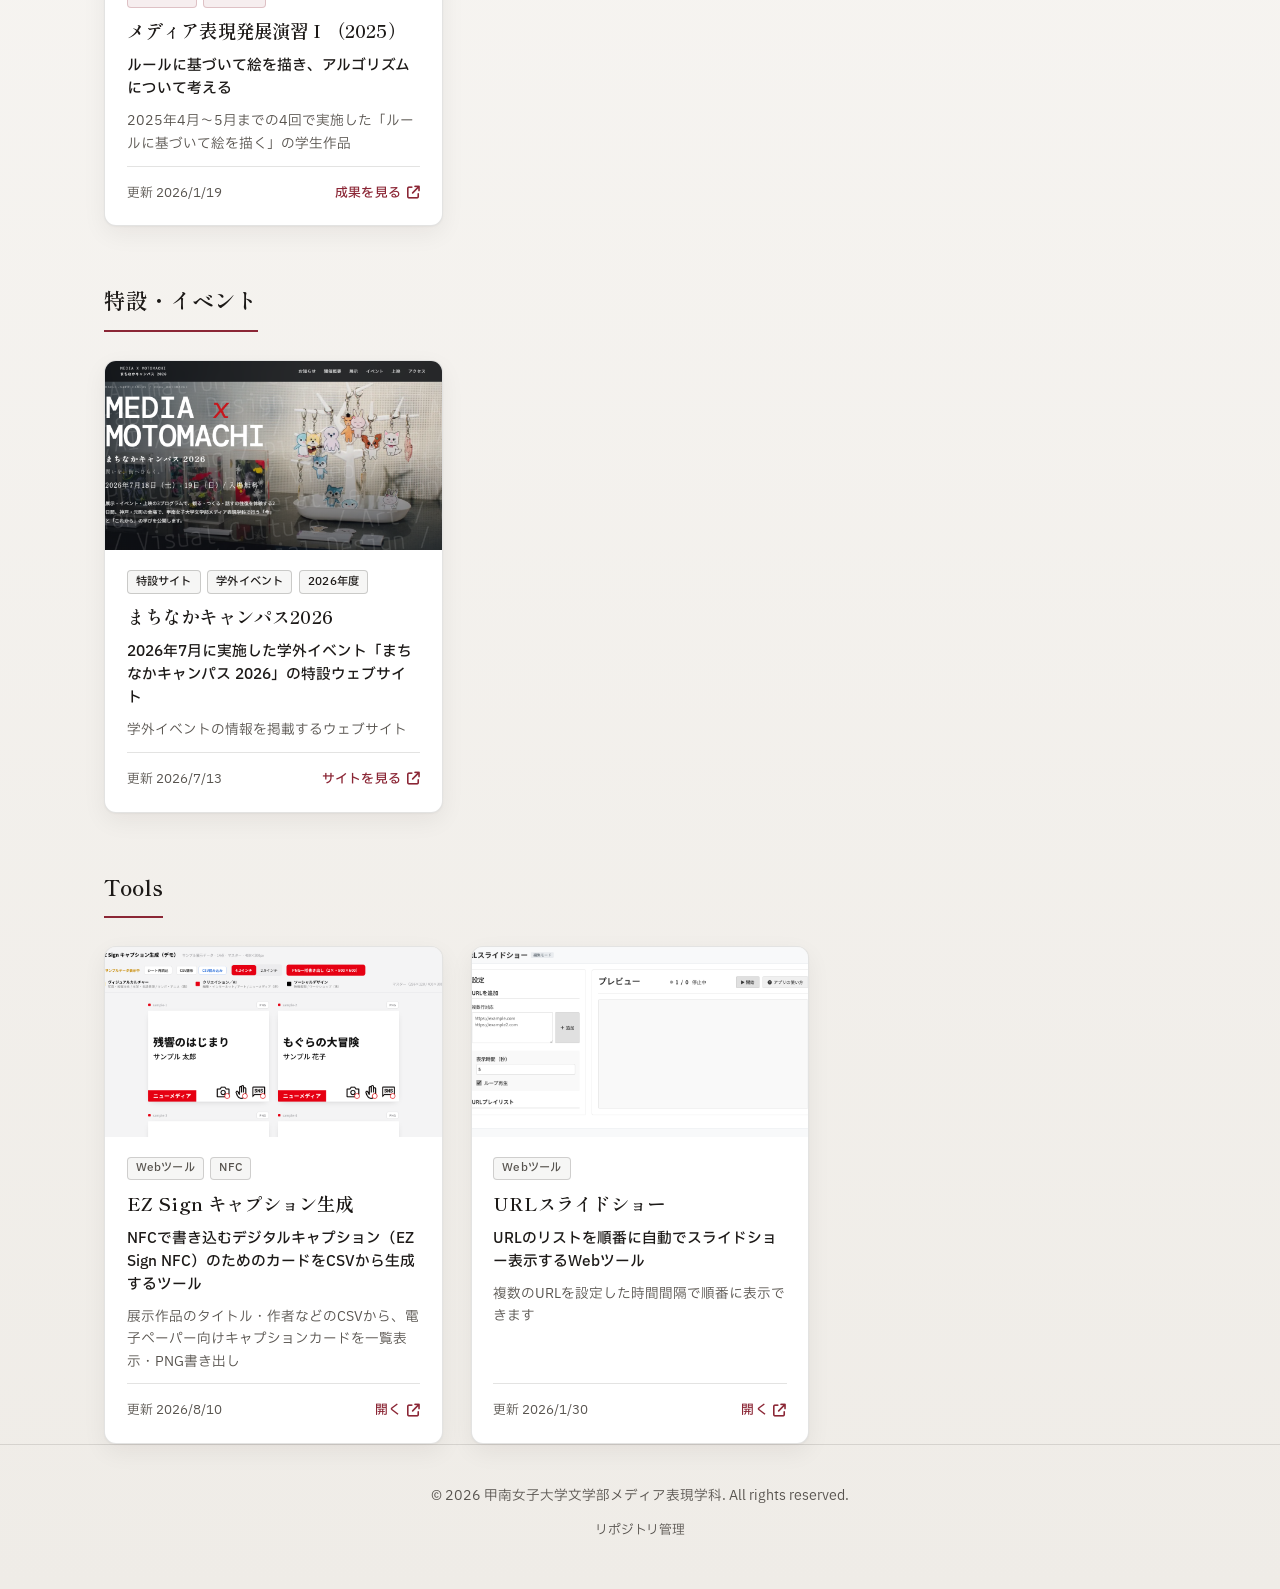
==== commit 704bdf8e: "Update: 公開ページのデザイン刷新とタグ構造の整理 編集的ギャラリーへUIを改修し、year/type を自由記述 tags と events に置き換えた。  Co-authored-by: " ====
--- a/index.html
+++ b/index.html
@@ -6,6 +6,9 @@
     <meta name="viewport" content="width=device-width, initial-scale=1.0">
     <meta name="robots" content="noindex, nofollow">
     <title>甲南女子大学メディア表現学科 研究情報の公開</title>
+    <link rel="preconnect" href="https://fonts.googleapis.com">
+    <link rel="preconnect" href="https://fonts.gstatic.com" crossorigin>
+    <link href="https://fonts.googleapis.com/css2?family=IBM+Plex+Sans+JP:wght@400;500;600&family=Shippori+Mincho:wght@500;600;700&display=swap" rel="stylesheet">
     <link rel="stylesheet" href="https://cdnjs.cloudflare.com/ajax/libs/font-awesome/6.4.0/css/all.min.css"
         integrity="sha512-iecdLmaskl7CVkqkXNQ/ZH/XLlvWZOJyj7Yy7tcenmpD1ypASozpmT/E0iPtmFIB46ZmdtAc9eNBvH0H/ZpiBw=="
         crossorigin="anonymous" referrerpolicy="no-referrer" />
@@ -15,7 +18,8 @@
 <body>
     <header>
         <div class="container">
-            <h1>甲南女子大学文学部メディア表現学科</h1>
+            <p class="brand-kicker">Konan Women’s University</p>
+            <h1>甲南女子大学文学部<br>メディア表現学科</h1>
             <p class="subtitle">授業成果の一覧とウェブページへのリンク</p>
         </div>
     </header>
@@ -30,8 +34,7 @@
             <p>リポジトリの取得に失敗しました。しばらくしてから再度お試しください。</p>
         </div>
 
-
-        <div id="repos-container" class="repos-grid"></div>
+        <div id="repos-container"></div>
         <div id="empty-results" class="empty-state" style="display: none;">
             <p>リポジトリが見つかりませんでした。</p>
         </div>
@@ -47,4 +50,4 @@
     <script src="script.js"></script>
 </body>
 
-</html>+</html>
--- a/styles.css
+++ b/styles.css
@@ -5,62 +5,449 @@
 }
 
 :root {
-    --primary-color: #8B2635;
+    --ink: #1c1917;
+    --ink-muted: #57534e;
+    --paper: #f7f5f2;
+    --paper-deep: #efece7;
+    --card-bg: #ffffff;
+    --line: rgba(28, 25, 23, 0.12);
+    --accent: #8B2635;
+    --accent-soft: rgba(139, 38, 53, 0.08);
+    --radius: 12px;
+    --radius-sm: 4px;
+    --shadow: 0 1px 2px rgba(28, 25, 23, 0.04), 0 8px 24px rgba(28, 25, 23, 0.06);
+    --shadow-hover: 0 2px 4px rgba(28, 25, 23, 0.06), 0 16px 32px rgba(28, 25, 23, 0.1);
+    --font-display: "Shippori Mincho", "Hiragino Mincho ProN", "Yu Mincho", serif;
+    --font-body: "IBM Plex Sans JP", "Hiragino Sans", "Yu Gothic UI", sans-serif;
+    --container: 1120px;
+
+    /* 互換エイリアス（admin 等） */
+    --primary-color: var(--accent);
     --secondary-color: #6B1F2A;
-    --accent-color: #A0303E;
-    --bg-color: #ffffff;
-    --card-bg: #ffffff;
-    --text-color: #333333;
-    --text-light: #666666;
-    --border-color: #e0e0e0;
-    --shadow: 0 2px 4px rgba(0, 0, 0, 0.08);
-    --shadow-hover: 0 4px 12px rgba(0, 0, 0, 0.12);
+    --accent-color: var(--accent);
+    --bg-color: var(--paper);
+    --text-color: var(--ink);
+    --text-light: var(--ink-muted);
+    --border-color: var(--line);
 }
 
 body {
-    font-family: -apple-system, BlinkMacSystemFont, 'Segoe UI', 'Roboto', 'Oxygen',
-        'Ubuntu', 'Cantarell', 'Fira Sans', 'Droid Sans', 'Helvetica Neue',
-        sans-serif;
-    background-color: var(--bg-color);
-    color: var(--text-color);
-    line-height: 1.6;
+    font-family: var(--font-body);
+    background-color: var(--paper);
+    background-image:
+        radial-gradient(rgba(28, 25, 23, 0.045) 0.7px, transparent 0.7px),
+        linear-gradient(180deg, #faf8f5 0%, var(--paper) 40%, var(--paper-deep) 100%);
+    background-size: 18px 18px, auto;
+    color: var(--ink);
+    line-height: 1.65;
     min-height: 100vh;
     display: flex;
     flex-direction: column;
+    -webkit-font-smoothing: antialiased;
 }
 
 .container {
-    max-width: 1200px;
+    max-width: var(--container);
     margin: 0 auto;
-    padding: 0 20px;
+    padding: 0 1.5rem;
     width: 100%;
 }
 
+/* —— Header —— */
 header {
-    background: var(--primary-color);
-    color: white;
-    padding: 3rem 0;
-    text-align: center;
-    box-shadow: 0 2px 4px rgba(0, 0, 0, 0.1);
+    position: relative;
+    background: transparent;
+    color: var(--ink);
+    padding: 4.5rem 0 0;
+    text-align: left;
+    box-shadow: none;
+    border-bottom: none;
+}
+
+header .container {
+    padding-bottom: 3rem;
+    border-bottom: 2px solid var(--accent);
+    animation: header-line 0.9s ease-out both;
+}
+
+@keyframes header-line {
+    from {
+        border-bottom-color: transparent;
+    }
+    to {
+        border-bottom-color: var(--accent);
+    }
+}
+
+.brand-kicker {
+    display: block;
+    font-family: var(--font-body);
+    font-size: 0.75rem;
+    font-weight: 500;
+    letter-spacing: 0.18em;
+    text-transform: uppercase;
+    color: var(--accent);
+    margin-bottom: 0.85rem;
 }
 
 header h1 {
-    font-size: 2.5rem;
-    font-weight: 700;
-    margin-bottom: 0.5rem;
+    font-family: var(--font-display);
+    font-size: clamp(1.75rem, 4vw, 2.75rem);
+    font-weight: 600;
+    line-height: 1.35;
+    letter-spacing: 0.02em;
+    margin-bottom: 0.75rem;
+    color: var(--ink);
 }
 
 .subtitle {
-    font-size: 1.1rem;
-    opacity: 0.9;
-    font-weight: 300;
-}
-
+    font-size: 1rem;
+    font-weight: 400;
+    color: var(--ink-muted);
+    max-width: 28rem;
+}
+
+/* —— Main —— */
 main {
     flex: 1;
-    padding: 3rem 0;
-}
-
+    padding: 3.5rem 0 4rem;
+}
+
+#repos-container {
+    display: flex;
+    flex-direction: column;
+    gap: 3.5rem;
+}
+
+.loading {
+    text-align: center;
+    padding: 4rem 1rem;
+    color: var(--ink-muted);
+}
+
+.spinner {
+    border: 2px solid var(--line);
+    border-top-color: var(--accent);
+    border-radius: 50%;
+    width: 40px;
+    height: 40px;
+    animation: spin 0.8s linear infinite;
+    margin: 0 auto 1rem;
+}
+
+@keyframes spin {
+    to {
+        transform: rotate(360deg);
+    }
+}
+
+.error {
+    background-color: #fff8f8;
+    color: var(--accent);
+    padding: 1.5rem;
+    border-radius: var(--radius);
+    text-align: left;
+    margin: 2rem 0;
+    font-family: var(--font-body);
+    font-size: 0.9rem;
+    line-height: 1.6;
+    border: 1px solid rgba(139, 38, 53, 0.2);
+}
+
+.error p {
+    margin-bottom: 1rem;
+    white-space: pre-line;
+}
+
+.retry-button {
+    background-color: var(--accent);
+    color: white;
+    border: none;
+    padding: 0.7rem 1.25rem;
+    border-radius: var(--radius-sm);
+    font-size: 0.95rem;
+    font-weight: 500;
+    font-family: var(--font-body);
+    cursor: pointer;
+    transition: background-color 0.2s ease, transform 0.15s ease;
+    margin-top: 0.5rem;
+}
+
+.retry-button:hover {
+    background-color: var(--secondary-color);
+}
+
+.retry-button:active {
+    transform: scale(0.98);
+}
+
+/* —— Sections —— */
+.repo-section {
+    margin: 0;
+}
+
+.repo-section-title {
+    font-family: var(--font-display);
+    font-size: 1.35rem;
+    font-weight: 600;
+    color: var(--ink);
+    margin-bottom: 1.75rem;
+    padding-bottom: 0.75rem;
+    border-bottom: 2px solid var(--accent);
+    width: fit-content;
+    max-width: 100%;
+}
+
+.repo-section.reveal .repo-section-title {
+    border-bottom-color: transparent;
+    transition: border-bottom-color 0.6s ease;
+}
+
+.repo-section.reveal.is-visible .repo-section-title {
+    border-bottom-color: var(--accent);
+}
+
+.repos-grid {
+    display: grid;
+    grid-template-columns: repeat(auto-fill, minmax(300px, 1fr));
+    gap: 1.75rem;
+}
+
+/* —— Cards —— */
+.repo-card {
+    background: var(--card-bg);
+    border-radius: var(--radius);
+    border: 1px solid var(--line);
+    box-shadow: var(--shadow);
+    overflow: hidden;
+    display: flex;
+    flex-direction: column;
+    height: 100%;
+    transition: transform 0.35s ease, box-shadow 0.35s ease, border-color 0.35s ease;
+}
+
+.repo-card.is-clickable {
+    cursor: pointer;
+}
+
+.repo-card:hover {
+    transform: translateY(-4px);
+    box-shadow: var(--shadow-hover);
+    border-color: rgba(139, 38, 53, 0.25);
+}
+
+.repo-media {
+    position: relative;
+    width: 100%;
+    aspect-ratio: 16 / 9;
+    background-color: var(--paper-deep);
+    overflow: hidden;
+    flex-shrink: 0;
+}
+
+.repo-media-image {
+    position: absolute;
+    inset: 0;
+    background-size: cover;
+    background-position: center;
+    transform: scale(1);
+    transition: transform 0.55s ease;
+}
+
+.repo-card:hover .repo-media.has-image .repo-media-image {
+    transform: scale(1.04);
+}
+
+.repo-media.is-placeholder {
+    background: linear-gradient(135deg, var(--paper-deep) 0%, #e7e2db 100%);
+}
+
+.repo-media.is-placeholder::before {
+    content: "";
+    position: absolute;
+    inset: 0;
+    background-image: radial-gradient(rgba(139, 38, 53, 0.08) 1px, transparent 1px);
+    background-size: 14px 14px;
+    z-index: 1;
+}
+
+.repo-media.is-placeholder .repo-media-image {
+    display: none;
+}
+
+.repo-body {
+    display: flex;
+    flex-direction: column;
+    flex: 1;
+    padding: 1.25rem 1.35rem 1.35rem;
+    gap: 0.65rem;
+}
+
+.repo-tags {
+    display: flex;
+    gap: 0.4rem;
+    flex-wrap: wrap;
+}
+
+.course-tag {
+    display: inline-block;
+    padding: 0.15rem 0.5rem;
+    font-size: 0.7rem;
+    font-weight: 500;
+    letter-spacing: 0.02em;
+    border-radius: var(--radius-sm);
+    line-height: 1.5;
+    border: 1px solid var(--line);
+    background: transparent;
+    color: var(--ink-muted);
+}
+
+.course-tag-course {
+    border-color: rgba(139, 38, 53, 0.22);
+    color: var(--accent);
+    background: var(--accent-soft);
+}
+
+.course-tag-event {
+    border-color: rgba(28, 25, 23, 0.2);
+    color: var(--ink);
+    background: rgba(28, 25, 23, 0.04);
+}
+
+.course-tag-tool {
+    border-color: rgba(28, 25, 23, 0.18);
+    color: var(--ink-muted);
+    background: rgba(28, 25, 23, 0.04);
+}
+
+.repo-title {
+    font-family: var(--font-display);
+    font-size: 1.15rem;
+    font-weight: 600;
+    line-height: 1.4;
+    color: var(--ink);
+    letter-spacing: 0.01em;
+}
+
+.repo-title a {
+    color: inherit;
+    text-decoration: none;
+    transition: color 0.2s ease;
+}
+
+.repo-card:hover .repo-title a,
+.repo-title a:hover {
+    color: var(--accent);
+}
+
+.repo-summary {
+    font-size: 0.92rem;
+    font-weight: 500;
+    color: var(--ink);
+    line-height: 1.55;
+    margin: 0;
+}
+
+.repo-description {
+    color: var(--ink-muted);
+    font-size: 0.85rem;
+    line-height: 1.65;
+    margin: 0;
+    flex: 1;
+}
+
+.repo-meta {
+    display: flex;
+    align-items: center;
+    justify-content: space-between;
+    gap: 0.75rem;
+    font-size: 0.8rem;
+    color: var(--ink-muted);
+    margin-top: auto;
+    padding-top: 1rem;
+    border-top: 1px solid var(--line);
+}
+
+.repo-updated {
+    white-space: nowrap;
+}
+
+.course-link {
+    display: inline-flex;
+    align-items: center;
+    gap: 0.35rem;
+    color: var(--accent);
+    text-decoration: none;
+    font-weight: 500;
+    letter-spacing: 0.02em;
+    transition: gap 0.2s ease, color 0.2s ease;
+}
+
+.course-link:hover {
+    color: var(--secondary-color);
+    gap: 0.5rem;
+}
+
+/* —— Reveal motion —— */
+.reveal {
+    opacity: 0;
+    transform: translateY(12px);
+    transition: opacity 0.55s ease, transform 0.55s ease;
+    transition-delay: var(--reveal-delay, 0ms);
+}
+
+.reveal.is-visible {
+    opacity: 1;
+    transform: translateY(0);
+}
+
+/* —— Footer —— */
+footer {
+    background: transparent;
+    color: var(--ink-muted);
+    text-align: center;
+    padding: 2.5rem 0 3rem;
+    margin-top: auto;
+    border-top: 1px solid var(--line);
+}
+
+footer p {
+    opacity: 1;
+    font-size: 0.85rem;
+}
+
+.footer-admin {
+    margin-top: 0.75rem;
+    font-size: 0.8rem;
+}
+
+.footer-admin a {
+    color: var(--ink-muted);
+    text-decoration: none;
+    border-bottom: 1px solid transparent;
+    transition: color 0.2s ease, border-color 0.2s ease;
+}
+
+.footer-admin a:hover {
+    color: var(--accent);
+    border-bottom-color: var(--accent);
+}
+
+.empty-state {
+    text-align: center;
+    padding: 3rem;
+    color: var(--ink-muted);
+}
+
+.empty-state p {
+    font-size: 1.05rem;
+}
+
+.repo-card.hidden {
+    display: none;
+}
+
+/* —— Legacy unused controls (kept harmless) —— */
 .controls {
     margin: 2rem 0;
     display: flex;
@@ -73,480 +460,69 @@
     width: 100%;
 }
 
-.search-input {
+.search-input,
+.filter-select {
     width: 100%;
-    padding: 0.75rem 1rem 0.75rem 2.5rem;
+    padding: 0.75rem 1rem;
     font-size: 1rem;
-    border: 2px solid var(--border-color);
-    border-radius: 8px;
+    border: 1px solid var(--line);
+    border-radius: var(--radius-sm);
     background-color: var(--card-bg);
-    color: var(--text-color);
-    transition: border-color 0.2s ease, box-shadow 0.2s ease;
-}
-
-.search-input:focus {
-    outline: none;
-    border-color: var(--primary-color);
-    box-shadow: 0 0 0 3px rgba(139, 38, 53, 0.1);
-}
-
-.search-icon {
-    position: absolute;
-    left: 0.75rem;
-    top: 50%;
-    transform: translateY(-50%);
-    width: 20px;
-    height: 20px;
-    color: var(--text-light);
-    pointer-events: none;
-}
-
-.filters {
-    display: flex;
-    gap: 1rem;
-    flex-wrap: wrap;
-}
-
-.filter-select {
-    padding: 0.75rem 1rem;
-    font-size: 0.95rem;
-    border: 2px solid var(--border-color);
-    border-radius: 8px;
-    background-color: var(--card-bg);
-    color: var(--text-color);
-    cursor: pointer;
-    transition: border-color 0.2s ease;
-    min-width: 200px;
-}
-
-.filter-select:focus {
-    outline: none;
-    border-color: var(--primary-color);
-    box-shadow: 0 0 0 3px rgba(139, 38, 53, 0.1);
-}
-
-.stats {
-    padding: 0.75rem 1rem;
-    background-color: var(--card-bg);
-    border-radius: 8px;
-    border: 2px solid var(--border-color);
-    font-size: 0.95rem;
-    color: var(--text-color);
-    font-weight: 500;
-}
-
-.stats #repo-count {
-    color: var(--primary-color);
-    font-weight: 700;
-    font-size: 1.1rem;
-}
-
-.loading {
-    text-align: center;
-    padding: 3rem;
-}
-
-.spinner {
-    border: 4px solid var(--border-color);
-    border-top: 4px solid var(--primary-color);
-    border-radius: 50%;
-    width: 50px;
-    height: 50px;
-    animation: spin 1s linear infinite;
-    margin: 0 auto 1rem;
-}
-
-@keyframes spin {
-    0% {
-        transform: rotate(0deg);
-    }
-
-    100% {
-        transform: rotate(360deg);
-    }
-}
-
-.error {
-    background-color: #fff5f5;
-    color: #8B2635;
-    padding: 1.5rem;
-    border-radius: 8px;
-    text-align: left;
-    margin: 2rem 0;
-    font-family: 'Courier New', monospace;
-    font-size: 0.9rem;
-    line-height: 1.6;
-    border: 1px solid #ffcccc;
-}
-
-.error p {
-    margin-bottom: 1rem;
-    white-space: pre-line;
-}
-
-.retry-button {
-    background-color: var(--primary-color);
-    color: white;
-    border: none;
-    padding: 0.75rem 1.5rem;
-    border-radius: 6px;
-    font-size: 1rem;
-    font-weight: 500;
-    cursor: pointer;
-    transition: background-color 0.2s ease;
-    margin-top: 1rem;
-}
-
-.retry-button:hover {
-    background-color: var(--accent-color);
-}
-
-.retry-button:active {
-    transform: scale(0.98);
-}
-
-.repos-grid {
-    display: grid;
-    grid-template-columns: repeat(auto-fill, minmax(300px, 1fr));
-    gap: 2rem;
-}
-
-.repo-section {
-    margin-top: 2rem;
-}
-
-.repo-section:first-child {
-    margin-top: 0;
-}
-
-.repo-section-title {
-    font-size: 1.5rem;
-    font-weight: 600;
-    color: var(--primary-color);
-    margin-bottom: 1.5rem;
-    padding-bottom: 0.5rem;
-    border-bottom: 2px solid var(--border-color);
-}
-
-.repo-card {
-    background: var(--card-bg);
-    border-radius: 8px;
-    padding: 1.5rem;
-    box-shadow: var(--shadow);
-    transition: transform 0.3s ease, box-shadow 0.3s ease;
-    border: 1px solid var(--border-color);
-    display: flex;
-    flex-direction: column;
-    height: 100%;
-    position: relative;
-}
-
-.repo-card:hover {
-    transform: translateY(-3px);
-    box-shadow: var(--shadow-hover);
-}
-
-.repo-card::before {
-    content: '';
-    position: absolute;
-    top: 0;
-    left: 0;
-    right: 0;
-    height: 3px;
-    background: var(--primary-color);
-    border-radius: 8px 8px 0 0;
-    opacity: 0;
-    transition: opacity 0.3s ease;
-}
-
-.repo-card.has-pages::before {
-    opacity: 1;
-}
-
-.repo-card:hover::before {
-    opacity: 1;
-}
-
-.repo-header {
-    margin-bottom: 1rem;
-    margin-top: 0.75rem;
-}
-
-.repo-title {
-    font-size: 1.25rem;
-    font-weight: 600;
-    color: var(--text-color);
-    margin-bottom: 0.5rem;
-}
-
-.repo-header-overlay .repo-title {
-    font-size: 1.1rem;
-    font-weight: 600;
-    color: white;
-    margin-bottom: 0.25rem;
-    text-shadow: 0 2px 4px rgba(0, 0, 0, 0.3);
-}
-
-.repo-header-overlay .repo-title a {
-    color: white;
-    text-decoration: none;
-}
-
-.repo-header-overlay .repo-title a:hover {
-    text-decoration: underline;
-}
-
-.course-summary {
-    font-size: 0.95rem;
-    color: var(--primary-color);
-    margin: 0.5rem 0;
-    font-weight: 700;
-    line-height: 1.4;
-}
-
-
-.course-tags {
-    display: flex;
-    gap: 0.5rem;
-    flex-wrap: wrap;
-    margin-top: 0.75rem;
-    justify-content: flex-end;
-}
-
-.course-tag {
-    display: inline-block;
-    padding: 0.25rem 0.75rem;
-    font-size: 0.75rem;
-    font-weight: 500;
-    border-radius: 12px;
-    line-height: 1.5;
-}
-
-.course-tag-year {
-    background-color: rgba(139, 38, 53, 0.1);
-    color: var(--primary-color);
-    border: 1px solid rgba(139, 38, 53, 0.2);
-}
-
-.course-tag-type {
-    background-color: rgba(139, 38, 53, 0.15);
-    color: var(--primary-color);
-    border: 1px solid rgba(139, 38, 53, 0.3);
-}
-
-.course-tag-tool {
-    background-color: rgba(74, 85, 104, 0.12);
-    color: #4a5568;
-    border: 1px solid rgba(74, 85, 104, 0.25);
-}
-
-.repo-title a {
-    color: var(--accent-color);
-    text-decoration: none;
-    transition: color 0.2s ease;
-}
-
-.repo-title a:hover {
-    color: var(--primary-color);
-    text-decoration: underline;
-}
-
-.repo-language {
-    display: none;
-    /* 言語タグを非表示 */
-}
-
-.repo-screenshot {
-    width: 100%;
-    min-height: 200px;
-    height: 200px;
-    background-color: var(--bg-color);
-    border: 1px solid var(--border-color);
-    overflow: hidden;
-    border-radius: 8px;
-    position: relative;
-    display: flex;
-    align-items: flex-end;
-}
-
-.repo-screenshot img {
-    opacity: 1;
-}
-
-.repo-header-overlay {
-    position: absolute;
-    bottom: 0;
-    left: 0;
-    right: 0;
-    padding: 1rem;
-    z-index: 2;
-    color: white;
-}
-
-
-.repo-screenshot img {
-    width: 100%;
-    height: auto;
-    display: block;
-}
-
-.course-description-container {
-    margin-bottom: 1rem;
-    flex: 1;
-}
-
-.course-description {
-    color: var(--text-light);
-    font-size: 0.875rem;
-    line-height: 1.6;
-    margin: 0;
-}
-
-.repo-meta {
-    display: flex;
-    align-items: center;
-    justify-content: space-between;
-    font-size: 0.875rem;
-    color: var(--text-light);
-    margin-top: auto;
-    padding-top: 1rem;
-    border-top: 1px solid var(--border-color);
-}
-
-.course-link {
-    display: inline-flex;
-    align-items: center;
-    gap: 0.25rem;
-    color: var(--primary-color);
-    text-decoration: none;
-    font-weight: 500;
-    transition: color 0.2s ease;
-}
-
-.course-link:hover {
-    color: var(--secondary-color);
-    text-decoration: underline;
-}
-
-.course-link svg {
-    flex-shrink: 0;
-}
-
-.repo-meta span {
-    display: flex;
-    align-items: center;
-    gap: 0.25rem;
-}
-
-.repo-links {
-    display: flex;
-    gap: 0.75rem;
-    margin-top: 1rem;
-    flex-wrap: wrap;
-}
-
-.repo-link {
-    display: inline-flex;
-    align-items: center;
-    gap: 0.5rem;
-    padding: 0.5rem 1rem;
-    background-color: var(--primary-color);
-    color: white;
-    text-decoration: none;
-    border-radius: 6px;
-    font-size: 0.875rem;
-    font-weight: 500;
-    transition: background-color 0.2s ease;
-}
-
-.repo-link:hover {
-    background-color: var(--secondary-color);
-}
-
-.repo-link.secondary {
-    background-color: var(--bg-color);
-    color: var(--text-color);
-    border: 1px solid var(--border-color);
-}
-
-.repo-link.secondary:hover {
-    background-color: var(--border-color);
-}
-
-.repo-link svg {
-    width: 16px;
-    height: 16px;
-}
-
-footer {
-    background-color: var(--secondary-color);
-    color: white;
-    text-align: center;
-    padding: 2rem 0;
-    margin-top: 3rem;
-}
-
-footer p {
-    opacity: 0.8;
-}
-
-.footer-admin {
-    margin-top: 0.75rem;
-    font-size: 0.85rem;
-}
-
-.footer-admin a {
-    color: rgba(255, 255, 255, 0.75);
-    text-decoration: none;
-}
-
-.footer-admin a:hover {
-    color: white;
-    text-decoration: underline;
-}
-
-.empty-state {
-    text-align: center;
-    padding: 3rem;
-    color: var(--text-light);
-}
-
-.empty-state p {
-    font-size: 1.1rem;
-}
-
-.repo-card.hidden {
-    display: none;
+    color: var(--ink);
+    font-family: var(--font-body);
 }
 
 @media (max-width: 768px) {
+    header {
+        padding: 3rem 0 0;
+        text-align: left;
+    }
+
     header h1 {
-        font-size: 2rem;
+        font-size: 1.65rem;
     }
 
     .subtitle {
-        font-size: 1rem;
+        font-size: 0.95rem;
+    }
+
+    main {
+        padding: 2.5rem 0 3rem;
+    }
+
+    #repos-container {
+        gap: 2.75rem;
     }
 
     .repos-grid {
         grid-template-columns: 1fr;
-        gap: 1.5rem;
-    }
-
-    main {
-        padding: 2rem 0;
-    }
-
-    .filters {
-        flex-direction: column;
-    }
-
-    .filter-select {
-        width: 100%;
-        min-width: unset;
-    }
-
-    .controls {
-        margin: 1.5rem 0;
-    }
-}+        gap: 1.35rem;
+    }
+
+    .repo-body {
+        padding: 1.1rem 1.15rem 1.2rem;
+    }
+}
+
+@media (prefers-reduced-motion: reduce) {
+    *,
+    *::before,
+    *::after {
+        animation-duration: 0.01ms !important;
+        animation-iteration-count: 1 !important;
+        transition-duration: 0.01ms !important;
+    }
+
+    .reveal {
+        opacity: 1;
+        transform: none;
+    }
+
+    .repo-card:hover {
+        transform: none;
+    }
+
+    .repo-card:hover .repo-media.has-image .repo-media-image {
+        transform: none;
+    }
+}
